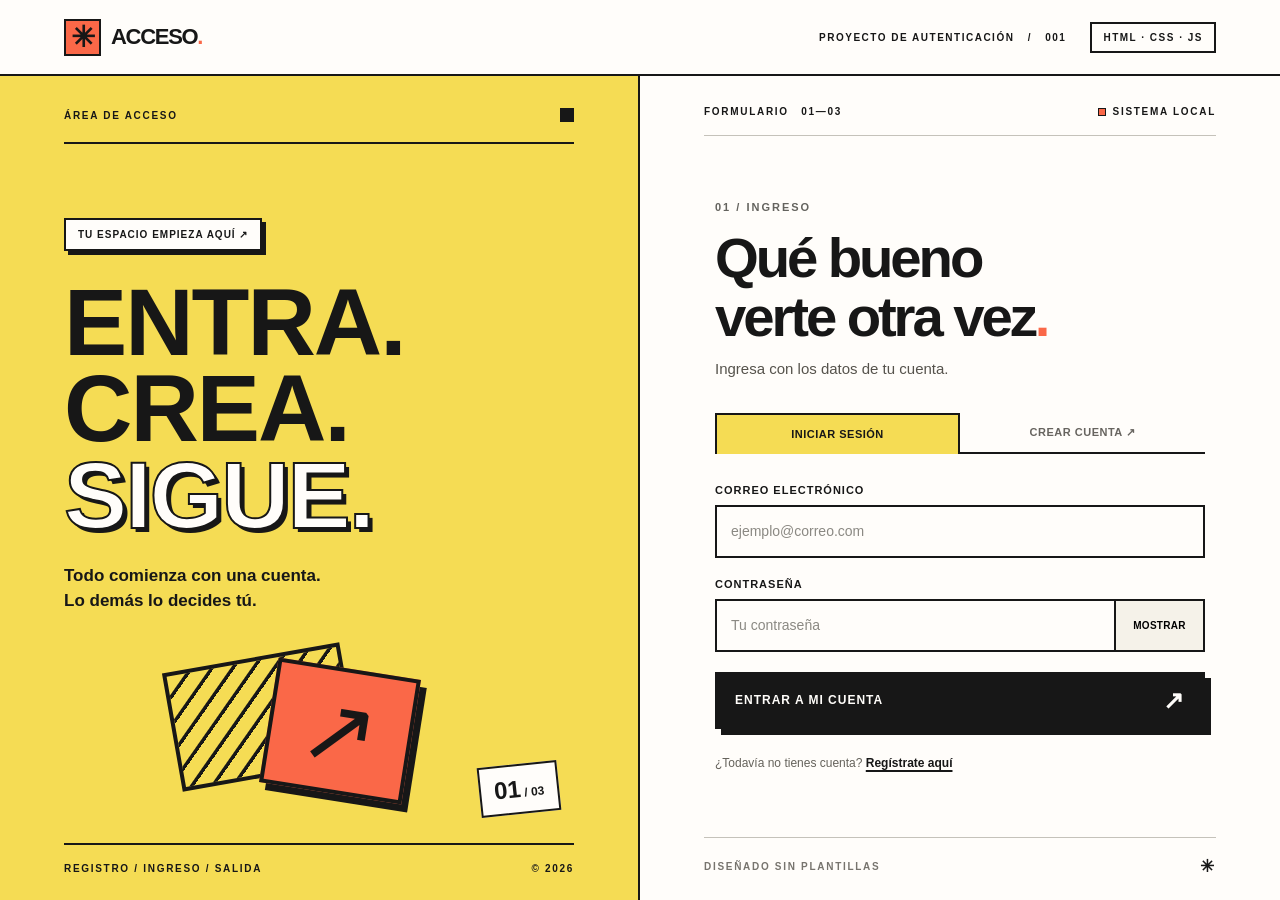
==== pages/login.html @ 9bf62d39 "change-to-the-front-end-project-structure" ====
<!doctype html>
<html lang="es">
  <head>
    <meta charset="UTF-8" />
    <meta name="viewport" content="width=device-width, initial-scale=1.0" />
    <meta
      name="description"
      content="Proyecto de autenticación desarrollado con HTML, CSS y JavaScript puro."
    />
    <title>Iniciar sesión</title>

    <link rel="stylesheet" href="../styles/style.css" />
    <script src="../logic/api.js" defer></script>
    <script src="../logic/utils.js" defer></script>
    <script src="../logic/sesion.js" defer></script>
    <script src="../logic/login.js" defer></script>
  </head>
  <body>
    <header class="barra-superior">
      <a class="marca" href="login.html" aria-label="Ir al inicio de sesión">
        <span class="marca-simbolo" aria-hidden="true">✳</span>
        <span>ACCESO<span class="marca-punto">.</span></span>
      </a>
      <span class="etiqueta-proyecto"
        >PROYECTO DE AUTENTICACIÓN <span aria-hidden="true">/</span> 001</span
      >
      <span class="etiqueta-tecnologia">HTML · CSS · JS</span>
    </header>

    <main class="distribucion">
      <aside class="panel-editorial" aria-label="Presentación de la aplicación">
        <div class="panel-superior">
          <span>ÁREA DE ACCESO</span>
          <span class="indicador-negro" aria-hidden="true"></span>
        </div>

        <div class="panel-centro">
          <span class="mini-etiqueta">TU ESPACIO EMPIEZA AQUÍ ↗</span>
          <h1>
            ENTRA.<br />CREA.<br /><span class="palabra-resaltada">SIGUE.</span>
          </h1>
          <p>Todo comienza con una cuenta.<br />Lo demás lo decides tú.</p>
        </div>

        <div class="composicion-grafica" aria-hidden="true">
          <div class="marco-atras"></div>
          <div class="cuadro-coral">↗</div>
          <div class="estampilla">01<span> / 03</span></div>
        </div>

        <div class="panel-inferior">
          <span>REGISTRO / INGRESO / SALIDA</span>
          <span>© 2026</span>
        </div>
      </aside>

      <div class="zona-acceso">
        <div class="zona-superior">
          <span class="numeracion">FORMULARIO <strong>01—03</strong></span>
          <span class="punto-estado"
            ><span aria-hidden="true"></span> SISTEMA LOCAL</span
          >
        </div>

        <section class="pantalla" aria-labelledby="titulo-ingresar">
          <span class="categoria">01 / INGRESO</span>
          <h2 id="titulo-ingresar">
            Qué bueno<br />verte otra vez<span class="punto-naranja">.</span>
          </h2>
          <p class="texto-intro">Ingresa con los datos de tu cuenta.</p>

          <div class="pestanas" role="group" aria-label="Opciones de acceso">
            <a
              href="login.html"
              class="pestana pestana-activa"
              aria-current="page"
              >INICIAR SESIÓN</a
            >
            <a href="registro.html" class="pestana"
              >CREAR CUENTA <span aria-hidden="true">↗</span></a
            >
          </div>

          <div
            id="aviso-ingreso"
            class="aviso"
            role="status"
            aria-live="polite"
            hidden
          ></div>

          <form id="formulario-ingreso" novalidate>
            <div class="grupo-campo">
              <label for="correo-ingreso">CORREO ELECTRÓNICO</label>
              <input
                id="correo-ingreso"
                name="correoIngreso"
                type="email"
                autocomplete="email"
                placeholder="ejemplo@correo.com"
                required
              />
            </div>

            <div class="grupo-campo">
              <label for="clave-ingreso">CONTRASEÑA</label>
              <div class="campo-con-boton">
                <input
                  id="clave-ingreso"
                  name="claveIngreso"
                  type="password"
                  autocomplete="current-password"
                  placeholder="Tu contraseña"
                  required
                />
                <button
                  type="button"
                  class="alternar-clave"
                  data-campo="clave-ingreso"
                  aria-label="Mostrar contraseña de ingreso"
                >
                  MOSTRAR
                </button>
              </div>
            </div>

            <button type="submit" class="boton-principal">
              ENTRAR A MI CUENTA <span aria-hidden="true">↗</span>
            </button>
          </form>

          <p class="nota-inferior">
            ¿Todavía no tienes cuenta?
            <a href="registro.html">Regístrate aquí</a>
          </p>
        </section>

        <div class="zona-pie">
          <span>DISEÑADO SIN PLANTILLAS</span>
          <span aria-hidden="true">✳</span>
        </div>
      </div>
    </main>
  </body>
</html>
---- styles/style.css ----
/* =========================================================
   1. COLORES Y MEDIDAS
   Cambia estos valores para personalizar toda la página.
   ========================================================= */
:root {
  --amarillo: #f5dc54;
  --coral: #fa6848;
  --negro: #171717;
  --blanco: #fffdfa;
  --crema: #f5f2e9;
  --gris: #64635e;
  --borde: 2px solid var(--negro);
  --sombra: 6px 6px 0 var(--negro);
}

/* =========================================================
   2. CONFIGURACIÓN GENERAL
   ========================================================= */
* { box-sizing: border-box; }

html { scroll-behavior: smooth; }

body {
  margin: 0;
  background: var(--crema);
  color: var(--negro);
  font-family: Arial, Helvetica, sans-serif;
}

button, input { font: inherit; }
button { cursor: pointer; }
a { color: inherit; }
[hidden] { display: none !important; }

/* Páginas privadas: contenido oculto hasta confirmar la sesión. */
body.verificando { visibility: hidden; }

:focus-visible {
  outline: 3px solid var(--coral);
  outline-offset: 3px;
}

/* =========================================================
   3. ENCABEZADO
   ========================================================= */
.barra-superior {
  min-height: 76px;
  display: flex;
  align-items: center;
  gap: 24px;
  padding: 14px 5%;
  background: var(--blanco);
  border-bottom: var(--borde);
}

.marca {
  display: inline-flex;
  align-items: center;
  gap: 10px;
  font-weight: 900;
  font-size: 22px;
  letter-spacing: -1.3px;
  text-decoration: none;
}

.marca-simbolo {
  width: 37px;
  height: 37px;
  display: grid;
  place-items: center;
  background: var(--coral);
  border: var(--borde);
  font-size: 29px;
  line-height: 1;
}

.marca-punto, .punto-naranja { color: var(--coral); }

.etiqueta-proyecto, .etiqueta-tecnologia {
  font-size: 10px;
  font-weight: 800;
  letter-spacing: 1.5px;
}

.etiqueta-proyecto { margin-left: auto; }
.etiqueta-proyecto span { padding: 0 9px; }
.etiqueta-tecnologia { border: var(--borde); padding: 8px 11px; }

/* =========================================================
   4. DISTRIBUCIÓN DE LAS DOS COLUMNAS
   ========================================================= */
.distribucion {
  display: grid;
  grid-template-columns: minmax(0, 1fr) minmax(0, 1fr);
  min-height: calc(100vh - 76px);
}

/* =========================================================
   5. PANEL IZQUIERDO (AMARILLO)
   ========================================================= */
.panel-editorial {
  background: var(--amarillo);
  border-right: var(--borde);
  padding: 32px clamp(26px, 5vw, 84px) 26px;
  position: relative;
  overflow: hidden;
  display: flex;
  flex-direction: column;
  justify-content: space-between;
  min-height: 730px;
}

.panel-superior, .panel-inferior, .zona-superior, .zona-pie {
  display: flex;
  align-items: center;
  justify-content: space-between;
  gap: 12px;
  font-size: 10px;
  font-weight: 900;
  letter-spacing: 1.7px;
}

.panel-superior { border-bottom: var(--borde); padding-bottom: 20px; }
.indicador-negro { background: var(--negro); width: 14px; height: 14px; }
.panel-centro { position: relative; z-index: 2; margin-top: 70px; }

.mini-etiqueta {
  display: inline-block;
  border: var(--borde);
  padding: 9px 12px;
  background: var(--blanco);
  box-shadow: 4px 4px 0 var(--negro);
  font-size: 10px;
  font-weight: 900;
  letter-spacing: 1px;
}

.panel-centro h1 {
  font-family: Impact, "Arial Black", Arial, sans-serif;
  font-size: clamp(68px, 7.4vw, 126px);
  line-height: .91;
  letter-spacing: -2px;
  margin: 28px 0 25px;
  font-weight: 900;
}

.palabra-resaltada {
  color: var(--blanco);
  -webkit-text-stroke: 2px var(--negro);
  text-shadow: 4px 4px 0 var(--negro);
}

.panel-centro p {
  font-size: 17px;
  line-height: 1.5;
  font-weight: 700;
  margin: 0;
  max-width: 360px;
}

/* Ilustración geométrica creada con CSS. */
.composicion-grafica {
  height: 170px;
  position: relative;
  margin-top: 26px;
  flex-shrink: 0;
}

.marco-atras {
  position: absolute;
  width: 180px;
  height: 120px;
  border: 4px solid var(--negro);
  left: 21%;
  top: 13px;
  transform: rotate(-10deg);
  background: repeating-linear-gradient(
    135deg,
    transparent 0,
    transparent 13px,
    var(--negro) 14px,
    var(--negro) 17px
  );
}

.cuadro-coral {
  position: absolute;
  width: 144px;
  height: 126px;
  border: 4px solid var(--negro);
  background: var(--coral);
  left: 40%;
  top: 24px;
  display: grid;
  place-items: center;
  font-size: 93px;
  line-height: 1;
  transform: rotate(9deg);
  box-shadow: 7px 7px 0 var(--negro);
}

.estampilla {
  position: absolute;
  right: 3%;
  bottom: 0;
  background: var(--blanco);
  border: var(--borde);
  padding: 9px 13px;
  font-weight: 900;
  font-size: 24px;
  transform: rotate(-6deg);
}

.estampilla span { font-size: 12px; }
.panel-inferior { border-top: var(--borde); padding-top: 18px; margin-top: 25px; }

/* =========================================================
   6. COLUMNA DERECHA
   ========================================================= */
.zona-acceso {
  background: var(--blanco);
  padding: 30px clamp(26px, 5vw, 90px) 23px;
  display: flex;
  flex-direction: column;
  min-width: 0;
}

.zona-superior { padding-bottom: 18px; border-bottom: 1px solid #c5c2ba; }
.numeracion strong { margin-left: 8px; }
.punto-estado { display: inline-flex; align-items: center; gap: 7px; }
.punto-estado span { width: 8px; height: 8px; background: var(--coral); border: 1px solid var(--negro); }

.pantalla {
  width: min(100%, 490px);
  margin: auto;
  padding: 48px 0 54px;
}

.categoria {
  color: var(--gris);
  font-weight: 900;
  letter-spacing: 2px;
  font-size: 11px;
}

.pantalla h2 {
  font-size: clamp(38px, 4.4vw, 62px);
  letter-spacing: -3.1px;
  line-height: 1.04;
  margin: 14px 0 12px;
  font-weight: 900;
}

.texto-intro { color: #56534c; font-size: 15px; margin: 0 0 32px; line-height: 1.5; }

/* =========================================================
   7. PESTAÑAS DE REGISTRO E INGRESO
   ========================================================= */
.pestanas { display: grid; grid-template-columns: 1fr 1fr; margin-bottom: 30px; border-bottom: var(--borde); }
.pestana {
  padding: 13px 8px;
  font-size: 11px;
  font-weight: 900;
  text-align: center;
  text-decoration: none;
  color: #67645f;
  letter-spacing: .5px;
}
.pestana:hover { color: var(--negro); background: #f4f0e6; }
.pestana-activa { color: var(--negro); border: var(--borde); border-bottom: 0; background: var(--amarillo); margin-bottom: -2px; }
.pestana-activa:hover { background: var(--amarillo); }

/* =========================================================
   8. FORMULARIOS Y CAMPOS
   ========================================================= */
.grupo-campo { margin-bottom: 20px; }
.grupo-campo label {
  display: block;
  font-size: 11px;
  font-weight: 900;
  letter-spacing: 1px;
  margin-bottom: 9px;
}

.grupo-campo input {
  width: 100%;
  height: 53px;
  border: var(--borde);
  border-radius: 0;
  background: var(--blanco);
  padding: 0 14px;
  outline: none;
  color: var(--negro);
  font-size: 14px;
  transition: background .15s;
}

.grupo-campo input:focus { background: #fff9db; box-shadow: 3px 3px 0 var(--negro); }
.grupo-campo input::placeholder { color: #8b8983; }
.grupo-campo input[aria-invalid="true"] { border-color: #bc3b25; background: #fff1ec; }

.campo-con-boton { display: flex; align-items: stretch; }
.campo-con-boton input { border-right: 0; min-width: 0; }
.alternar-clave {
  width: 91px;
  flex-shrink: 0;
  background: var(--crema);
  border: var(--borde);
  padding: 0 8px;
  font-weight: 900;
  font-size: 10px;
  letter-spacing: .3px;
}
.alternar-clave:hover { background: var(--amarillo); }

.reglas-clave {
  display: flex;
  gap: 9px;
  flex-wrap: wrap;
  margin: -6px 0 19px;
  padding: 0;
  list-style: none;
}

.reglas-clave li {
  font-size: 9px;
  font-weight: 900;
  letter-spacing: .3px;
  padding: 6px 7px;
  border: 1px solid #a8a59e;
  color: #77736d;
}
.reglas-clave li.cumplida { background: var(--amarillo); color: var(--negro); border-color: var(--negro); }
.reglas-clave li.cumplida::before { content: "✓ "; }

/* =========================================================
   9. BOTONES, ALERTAS Y ENLACES
   ========================================================= */
.boton-principal {
  background: var(--negro);
  color: var(--blanco);
  border: var(--borde);
  width: 100%;
  min-height: 57px;
  display: flex;
  justify-content: space-between;
  align-items: center;
  padding: 0 18px;
  margin-top: 10px;
  box-shadow: var(--sombra);
  font-weight: 900;
  font-size: 12px;
  letter-spacing: 1px;
  transition: transform .12s, box-shadow .12s, background .12s;
}

.boton-principal span { font-size: 25px; line-height: 1; }
.boton-principal:hover { background: var(--coral); color: var(--negro); }
.boton-principal:active { transform: translate(4px, 4px); box-shadow: 2px 2px 0 var(--negro); }
.boton-principal:disabled { opacity: .65; cursor: wait; }

.nota-inferior { font-size: 12px; margin: 27px 0 0; color: #65625b; }
.nota-inferior a { color: var(--negro); font-weight: 800; text-decoration-thickness: 2px; text-underline-offset: 3px; }

.aviso {
  padding: 12px 14px;
  background: #ffe5df;
  border: var(--borde);
  margin-bottom: 21px;
  font-size: 13px;
  line-height: 1.5;
  font-weight: 700;
}
.aviso.exito { background: #e8f5ca; }

/* =========================================================
   10. PANTALLA DE BIENVENIDA
   ========================================================= */
.estado-autenticado {
  display: inline-block;
  margin-top: 24px;
  background: var(--amarillo);
  border: var(--borde);
  padding: 9px 12px;
  font-size: 11px;
  font-weight: 900;
  letter-spacing: 1px;
}
.estado-autenticado span { color: #1d691a; margin-right: 6px; }

.ficha-usuario { border: var(--borde); box-shadow: var(--sombra); margin: 35px 0 28px; }
.ficha-encabezado {
  display: flex;
  align-items: center;
  justify-content: space-between;
  background: var(--coral);
  border-bottom: var(--borde);
  padding: 12px 16px;
  font-weight: 900;
  font-size: 11px;
  letter-spacing: 1px;
}
.ficha-encabezado span:last-child { font-size: 25px; }
.ficha-fila { padding: 16px; border-bottom: 1px solid #c6c1b7; display: grid; gap: 7px; }
.ficha-fila:last-child { border-bottom: 0; }
.ficha-fila > span { font-size: 10px; font-weight: 900; letter-spacing: 1px; color: var(--gris); }
.ficha-fila strong { font-size: 16px; overflow-wrap: anywhere; }
.boton-salir { background: var(--coral); color: var(--negro); }
.boton-salir:hover { background: var(--amarillo); }

.zona-pie { border-top: 1px solid #c5c2ba; padding-top: 18px; color: #77746e; }
.zona-pie > span:last-child { color: var(--negro); font-size: 17px; }

/* =========================================================
   11. ADAPTACIÓN A CELULARES Y TABLETAS
   ========================================================= */
@media (max-width: 950px) {
  .distribucion { grid-template-columns: 1fr; }
  .panel-editorial { min-height: 355px; border-right: 0; border-bottom: var(--borde); padding: 23px 6%; }
  .panel-centro { margin-top: 34px; }
  .panel-centro h1 { font-size: clamp(52px, 9vw, 86px); margin: 17px 0 12px; }
  .panel-centro p { font-size: 14px; }
  .composicion-grafica { position: absolute; right: 2%; bottom: 35px; width: 230px; opacity: .8; transform: scale(.77); transform-origin: right bottom; }
  .panel-inferior { margin-top: 22px; }
  .zona-acceso { min-height: 720px; padding: 25px 6%; }
  .pantalla { padding: 55px 0; }
}

@media (max-width: 560px) {
  .barra-superior { min-height: 64px; padding: 10px 5%; }
  .marca { font-size: 19px; }
  .marca-simbolo { width: 32px; height: 32px; font-size: 24px; }
  .etiqueta-proyecto { display: none; }
  .etiqueta-tecnologia { margin-left: auto; font-size: 9px; }
  .panel-editorial { min-height: 312px; }
  .panel-centro h1 { font-size: clamp(51px, 12vw, 75px); }
  .panel-centro p { max-width: 210px; font-size: 12px; }
  .composicion-grafica { right: -45px; bottom: 20px; transform: scale(.58); opacity: .55; }
  .panel-inferior { font-size: 8px; }
  .zona-acceso { min-height: 650px; }
  .pantalla h2 { font-size: 42px; letter-spacing: -2px; }
  .pestana { font-size: 10px; }
  .zona-superior, .zona-pie { font-size: 9px; }
}
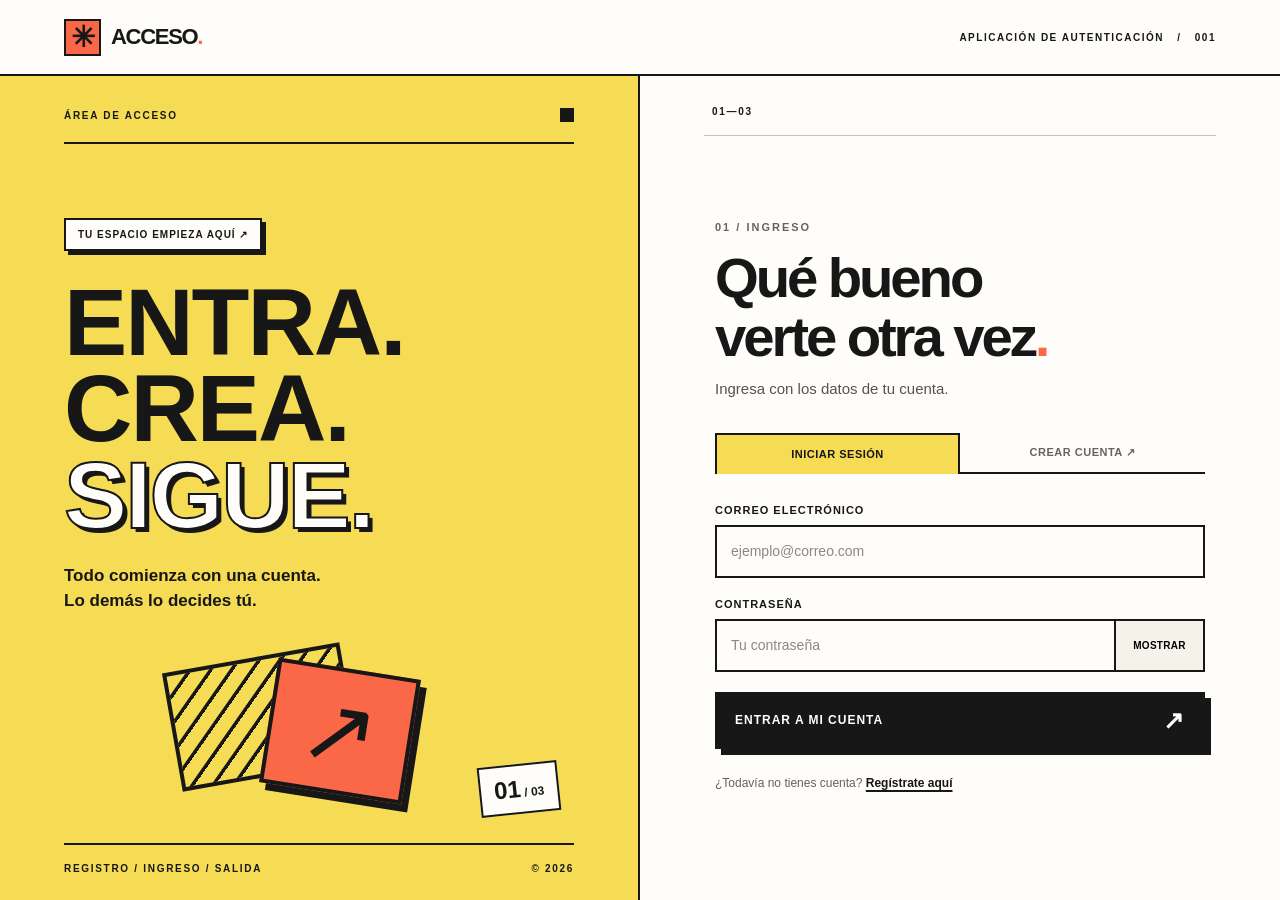
==== commit b8112eec: "stable-frontend-version" ====
--- a/pages/login.html
+++ b/pages/login.html
@@ -22,9 +22,8 @@
         <span>ACCESO<span class="marca-punto">.</span></span>
       </a>
       <span class="etiqueta-proyecto"
-        >PROYECTO DE AUTENTICACIÓN <span aria-hidden="true">/</span> 001</span
+        >APLICACIÓN DE AUTENTICACIÓN <span aria-hidden="true">/</span> 001</span
       >
-      <span class="etiqueta-tecnologia">HTML · CSS · JS</span>
     </header>
 
     <main class="distribucion">
@@ -56,10 +55,7 @@
 
       <div class="zona-acceso">
         <div class="zona-superior">
-          <span class="numeracion">FORMULARIO <strong>01—03</strong></span>
-          <span class="punto-estado"
-            ><span aria-hidden="true"></span> SISTEMA LOCAL</span
-          >
+          <span class="numeracion"><strong>01—03</strong></span>
         </div>
 
         <section class="pantalla" aria-labelledby="titulo-ingresar">
@@ -134,11 +130,6 @@
             <a href="registro.html">Regístrate aquí</a>
           </p>
         </section>
-
-        <div class="zona-pie">
-          <span>DISEÑADO SIN PLANTILLAS</span>
-          <span aria-hidden="true">✳</span>
-        </div>
       </div>
     </main>
   </body>
--- a/styles/style.css
+++ b/styles/style.css
@@ -362,16 +362,39 @@
 .nota-inferior { font-size: 12px; margin: 27px 0 0; color: #65625b; }
 .nota-inferior a { color: var(--negro); font-weight: 800; text-decoration-thickness: 2px; text-underline-offset: 3px; }
 
+/* Avisos: error (rojo), éxito (verde) e información (amarillo). */
 .aviso {
-  padding: 12px 14px;
+  display: grid;
+  gap: 3px;
+  padding: 12px 14px 12px 16px;
   background: #ffe5df;
   border: var(--borde);
-  margin-bottom: 21px;
+  border-left-width: 8px;
+  border-left-color: #bc3b25;
+  box-shadow: 4px 4px 0 var(--negro);
+  margin-bottom: 24px;
   font-size: 13px;
   line-height: 1.5;
+  animation: aparecer .18s ease-out;
+}
+.aviso-titulo { font-size: 11px; font-weight: 900; letter-spacing: 1px; text-transform: uppercase; }
+.aviso-texto { font-weight: 700; }
+.aviso.exito { background: #e8f5ca; border-left-color: #1d691a; }
+.aviso.info { background: #fff6c8; border-left-color: var(--negro); }
+
+@keyframes aparecer {
+  from { opacity: 0; transform: translateY(-4px); }
+  to { opacity: 1; transform: none; }
+}
+
+/* Mensaje de error debajo de cada campo. */
+.error-campo {
+  margin: 7px 0 0;
+  color: #a2311d;
+  font-size: 12px;
   font-weight: 700;
 }
-.aviso.exito { background: #e8f5ca; }
+.error-campo::before { content: "✕ "; }
 
 /* =========================================================
    10. PANTALLA DE BIENVENIDA
@@ -410,6 +433,168 @@
 
 .zona-pie { border-top: 1px solid #c5c2ba; padding-top: 18px; color: #77746e; }
 .zona-pie > span:last-child { color: var(--negro); font-size: 17px; }
+
+/* =========================================================
+   10.1 BIENVENIDA A PANTALLA COMPLETA
+   ========================================================= */
+.pagina-completa { min-height: 100vh; display: flex; flex-direction: column; }
+
+.boton-barra {
+  display: inline-flex;
+  align-items: center;
+  gap: 10px;
+  background: var(--coral);
+  border: var(--borde);
+  box-shadow: 3px 3px 0 var(--negro);
+  padding: 9px 14px;
+  font-size: 11px;
+  font-weight: 900;
+  letter-spacing: 1px;
+  color: var(--negro);
+}
+.boton-barra span { font-size: 18px; line-height: 1; }
+.boton-barra:hover { background: var(--amarillo); }
+.boton-barra:active { transform: translate(2px, 2px); box-shadow: 1px 1px 0 var(--negro); }
+.boton-barra:disabled, .boton-salir:disabled { opacity: .65; cursor: wait; }
+
+.espacio { flex: 1; display: flex; flex-direction: column; }
+
+.espacio-hero {
+  background: var(--amarillo);
+  border-bottom: var(--borde);
+  padding: 32px 5% 40px;
+  position: relative;
+  overflow: hidden;
+}
+/* Franja decorativa de fondo. */
+.espacio-hero::after {
+  content: "";
+  position: absolute;
+  right: -60px;
+  bottom: -40px;
+  width: 340px;
+  height: 200px;
+  border: 4px solid var(--negro);
+  transform: rotate(-10deg);
+  background: repeating-linear-gradient(135deg, transparent 0, transparent 13px, var(--negro) 14px, var(--negro) 17px);
+  opacity: .18;
+  pointer-events: none;
+}
+
+.espacio-hero-superior {
+  display: flex;
+  align-items: center;
+  justify-content: space-between;
+  gap: 12px;
+  flex-wrap: wrap;
+  border-bottom: var(--borde);
+  padding-bottom: 20px;
+}
+.espacio-hero-superior .estado-autenticado { margin-top: 0; background: var(--blanco); }
+
+.espacio-hero-centro {
+  display: flex;
+  align-items: center;
+  justify-content: space-between;
+  gap: 32px;
+  margin-top: 34px;
+  position: relative;
+  z-index: 1;
+}
+
+.espacio-hero h1 {
+  font-family: Impact, "Arial Black", Arial, sans-serif;
+  font-size: clamp(54px, 8vw, 132px);
+  line-height: .93;
+  letter-spacing: -2px;
+  margin: 0;
+  font-weight: 900;
+  min-width: 0;
+  overflow-wrap: anywhere;
+}
+.nombre-saludo {
+  color: var(--blanco);
+  -webkit-text-stroke: 2px var(--negro);
+  text-shadow: 5px 5px 0 var(--negro);
+}
+
+.avatar {
+  flex-shrink: 0;
+  width: clamp(110px, 14vw, 190px);
+  aspect-ratio: 1;
+  display: grid;
+  place-items: center;
+  background: var(--coral);
+  border: 4px solid var(--negro);
+  box-shadow: 8px 8px 0 var(--negro);
+  transform: rotate(6deg);
+  font-family: Impact, "Arial Black", Arial, sans-serif;
+  font-size: clamp(44px, 6vw, 84px);
+}
+
+.espacio-hero-texto {
+  position: relative;
+  z-index: 1;
+  margin: 26px 0 0;
+  max-width: 520px;
+  font-size: 17px;
+  line-height: 1.5;
+  font-weight: 700;
+}
+
+.espacio-contenido {
+  flex: 1;
+  background: var(--blanco);
+  padding: 40px 5% 48px;
+}
+
+.espacio-tarjetas {
+  display: grid;
+  grid-template-columns: repeat(3, minmax(0, 1fr));
+  gap: 28px;
+}
+
+.tarjeta {
+  border: var(--borde);
+  box-shadow: var(--sombra);
+  background: var(--blanco);
+  display: flex;
+  flex-direction: column;
+}
+.encabezado-amarillo { background: var(--amarillo); }
+.encabezado-amarillo span:last-child { color: #1d691a; font-size: 18px; }
+.encabezado-negro { background: var(--negro); color: var(--blanco); }
+.tarjeta-cuerpo { padding: 16px; display: flex; flex-direction: column; flex: 1; }
+.tarjeta-cuerpo p { margin: 0 0 18px; font-size: 14px; line-height: 1.55; color: #56534c; }
+.tarjeta-cuerpo .boton-principal { margin-top: auto; }
+
+.espacio-pie {
+  display: flex;
+  justify-content: space-between;
+  gap: 12px;
+  padding: 18px 5%;
+  border-top: var(--borde);
+  background: var(--crema);
+  font-size: 10px;
+  font-weight: 900;
+  letter-spacing: 1.7px;
+}
+
+@media (max-width: 950px) {
+  .espacio-tarjetas { grid-template-columns: 1fr 1fr; }
+  .tarjeta-salida { grid-column: 1 / -1; }
+}
+
+@media (max-width: 620px) {
+  .espacio-hero { padding: 22px 16px 30px; }
+  .espacio-hero-centro { flex-direction: column-reverse; align-items: flex-start; gap: 22px; margin-top: 24px; }
+  .avatar { width: 96px; font-size: 40px; box-shadow: 5px 5px 0 var(--negro); }
+  .espacio-hero-texto { font-size: 14px; }
+  .espacio-contenido { padding: 26px 16px 34px; }
+  .espacio-tarjetas { grid-template-columns: 1fr; gap: 22px; }
+  .boton-barra { margin-left: auto; padding: 8px 10px; font-size: 10px; }
+  .espacio-pie { padding: 14px 16px; font-size: 8px; }
+}
 
 /* =========================================================
    11. ADAPTACIÓN A CELULARES Y TABLETAS
